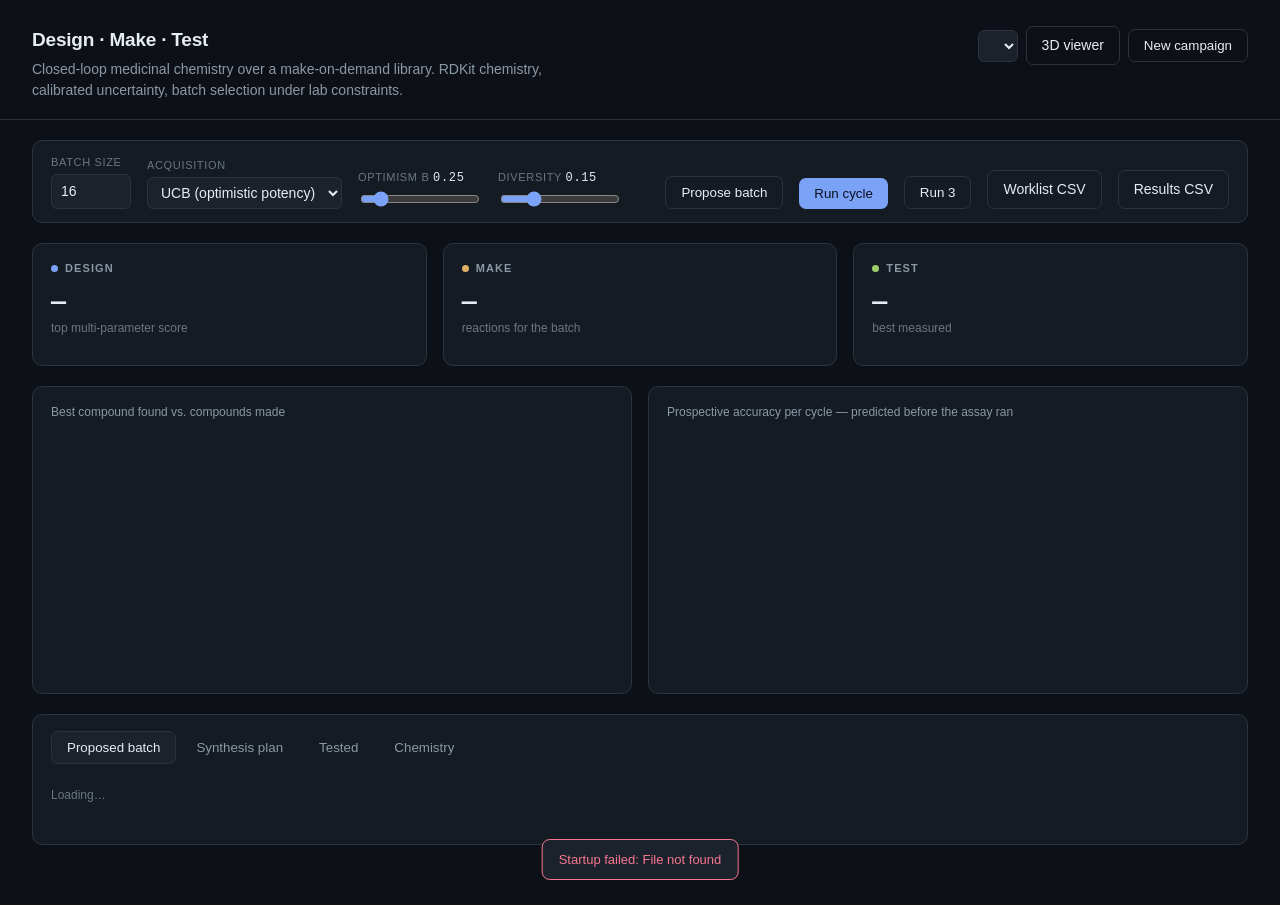
==== ui/index.html @ 95599477 "Design-Make-Test platform for medicinal chemistry A closed-loop lead-optimisation platform: enumerat" ====
<!DOCTYPE html>
<html lang="en">
<head>
<meta charset="utf-8">
<meta name="viewport" content="width=device-width, initial-scale=1">
<title>DMTA platform</title>
<link rel="stylesheet" href="./style.css">
</head>
<body>
<header>
  <div>
    <h1>Design · Make · Test</h1>
    <p>Closed-loop medicinal chemistry over a make-on-demand library. RDKit chemistry,
       calibrated uncertainty, batch selection under lab constraints.</p>
  </div>
  <div class="campaign-bar">
    <select id="campaign" aria-label="Campaign"></select>
    <a class="btn ghost" href="./viewer.html">3D viewer</a>
    <button id="newCampaign" class="ghost">New campaign</button>
  </div>
</header>

<main>
  <section class="controls" id="controls">
    <div class="ctl">
      <label for="batch">Batch size</label>
      <input type="number" id="batch" value="16" min="4" max="64">
    </div>
    <div class="ctl">
      <label for="acq">Acquisition</label>
      <select id="acq">
        <option value="ucb">UCB (optimistic potency)</option>
        <option value="greedy">Greedy (exploit)</option>
        <option value="expected_improvement">Expected improvement</option>
        <option value="thompson">Thompson sampling</option>
        <option value="uncertainty">Uncertainty (explore)</option>
        <option value="random">Random (baseline)</option>
      </select>
    </div>
    <div class="ctl"><label for="beta">Optimism β <b id="betaV">0.25</b></label>
      <input type="range" id="beta" min="0" max="2" step="0.05" value="0.25"></div>
    <div class="ctl"><label for="div">Diversity <b id="divV">0.15</b></label>
      <input type="range" id="div" min="0" max="0.6" step="0.01" value="0.15"></div>
    <div class="spacer"></div>
    <button id="propose" class="ghost">Propose batch</button>
    <button id="run">Run cycle</button>
    <button id="run3" class="ghost">Run 3</button>
    <a id="worklist" class="ghost btn" download>Worklist CSV</a>
    <a id="export" class="ghost btn" download>Results CSV</a>
  </section>

  <section class="stages">
    <article class="card">
      <h2><i class="dot d-design"></i>Design</h2>
      <div class="big" id="dBig">—<small>top multi-parameter score</small></div>
      <div id="dObj" class="objlist"></div>
    </article>
    <article class="card">
      <h2><i class="dot d-make"></i>Make</h2>
      <div class="big" id="mBig">—<small>reactions for the batch</small></div>
      <div id="mBody"></div>
    </article>
    <article class="card">
      <h2><i class="dot d-test"></i>Test</h2>
      <div class="big" id="tBig">—<small>best measured</small></div>
      <div id="tBody"></div>
    </article>
  </section>

  <section class="charts">
    <article class="card">
      <div class="chart-title">Best compound found vs. compounds made</div>
      <svg id="progress" viewBox="0 0 520 230"></svg>
    </article>
    <article class="card">
      <div class="chart-title">Prospective accuracy per cycle — predicted before the assay ran</div>
      <svg id="accuracy" viewBox="0 0 520 230"></svg>
    </article>
  </section>

  <section class="card">
    <div class="tabs" id="tabs">
      <button data-tab="batch" aria-selected="true">Proposed batch</button>
      <button data-tab="routes" aria-selected="false">Synthesis plan</button>
      <button data-tab="tested" aria-selected="false">Tested</button>
      <button data-tab="chemistry" aria-selected="false">Chemistry</button>
    </div>
    <div class="scroll" id="tableWrap"><p class="muted">Loading…</p></div>
    <p class="note" id="note"></p>
  </section>
</main>

<dialog id="dlg">
  <form method="dialog">
    <h3>New campaign</h3>
    <label>Name <input name="name" required placeholder="kinase-X-leadopt"></label>
    <label>Data source <select name="target" id="targetSelect"></select></label>
    <p class="muted" id="targetNote" style="margin:-4px 0 12px">—</p>
    <label>Batch size <input name="batch_size" type="number" value="16" min="4" max="64"></label>
    <label>Landscape seed <input name="oracle_seed" type="number" value="42"></label>
    <label>Assay noise <input name="assay_noise" type="number" step="0.05" value="0.2"></label>
    <menu><button value="cancel" class="ghost">Cancel</button><button id="createBtn" value="ok">Create</button></menu>
  </form>
</dialog>

<script type="module" src="./app.js"></script>
</body>
</html>
---- ui/style.css ----
:root {
  --bg: #0d1117; --panel: #151b23; --panel2: #1b222c; --line: #2a333f;
  --ink: #e6edf3; --dim: #8b98a5; --faint: #6b7684;
  --design: #7aa2f7; --make: #e0af68; --test: #9ece6a; --hot: #f7768e;
  --mono: ui-monospace, SFMono-Regular, Menlo, monospace;
}
* { box-sizing: border-box; }
body { margin: 0; background: var(--bg); color: var(--ink);
  font: 14px/1.5 -apple-system, BlinkMacSystemFont, "Segoe UI", sans-serif; }
header { display: flex; justify-content: space-between; align-items: flex-start; gap: 24px;
  padding: 26px 32px 18px; border-bottom: 1px solid var(--line); }
h1 { margin: 0 0 4px; font-size: 19px; font-weight: 600; letter-spacing: -0.2px; }
header p { margin: 0; color: var(--dim); max-width: 68ch; }
main { padding: 20px 32px 60px; max-width: 1480px; }

.campaign-bar { display: flex; gap: 8px; align-items: center; flex-shrink: 0; }
select, input { background: var(--panel2); border: 1px solid var(--line); color: var(--ink);
  border-radius: 6px; padding: 6px 9px; font: inherit; }
input[type=range] { padding: 0; accent-color: var(--design); width: 120px; border: 0; background: none; }
input[type=number] { width: 80px; }

.controls { display: flex; flex-wrap: wrap; gap: 16px; align-items: flex-end;
  background: var(--panel); border: 1px solid var(--line); border-radius: 10px;
  padding: 13px 18px; margin-bottom: 20px; }
.ctl { display: flex; flex-direction: column; gap: 4px; }
.ctl label { font-size: 11px; text-transform: uppercase; letter-spacing: .06em; color: var(--faint); }
.ctl label b { font: 12px var(--mono); color: var(--ink); font-weight: 400; }
.spacer { flex: 1; }

button, .btn { background: var(--design); color: #0b1020; border: 0; border-radius: 7px;
  padding: 8px 15px; font: 600 13px inherit; cursor: pointer; text-decoration: none; display: inline-block; }
button.ghost, .btn.ghost { background: transparent; color: var(--ink); border: 1px solid var(--line); }
button:disabled, .btn.disabled { opacity: .4; pointer-events: none; }

.stages { display: grid; grid-template-columns: repeat(3, 1fr); gap: 16px; margin-bottom: 20px; }
.charts { display: grid; grid-template-columns: 1fr 1fr; gap: 16px; margin-bottom: 20px; }
.card { background: var(--panel); border: 1px solid var(--line); border-radius: 10px; padding: 16px 18px; }
.card h2 { margin: 0 0 12px; font-size: 11px; text-transform: uppercase; letter-spacing: .1em;
  display: flex; align-items: center; gap: 7px; color: var(--dim); }
.dot { width: 7px; height: 7px; border-radius: 50%; }
.d-design { background: var(--design); } .d-make { background: var(--make); } .d-test { background: var(--test); }
.big { font: 600 25px/1.1 var(--mono); margin: 2px 0 12px; }
.big small { font: 400 12px/1.4 -apple-system, sans-serif; color: var(--faint); display: block; margin-top: 4px; }
.kv { display: flex; justify-content: space-between; gap: 12px; padding: 4px 0; border-bottom: 1px dashed #222b36; }
.kv:last-child { border: 0; }
.kv span:first-child { color: var(--dim); }
.kv span:last-child { font: 12px var(--mono); }
.objlist .kv span:last-child { display: flex; align-items: center; gap: 8px; }
.bar { display: inline-block; height: 6px; width: 84px; border-radius: 3px; background: #222b36; position: relative; }
.bar i { position: absolute; inset: 0 auto 0 0; border-radius: 3px; }

.chart-title { font-size: 12px; color: var(--dim); margin-bottom: 8px; }
svg { display: block; width: 100%; height: auto; overflow: visible; }
.ax { stroke: var(--line); } .axlbl { fill: var(--faint); font: 10px var(--mono); }

table { width: 100%; border-collapse: collapse; font-size: 13px; }
th, td { text-align: left; padding: 7px 10px; border-bottom: 1px solid #1e2631; white-space: nowrap; }
th { font: 600 11px inherit; text-transform: uppercase; letter-spacing: .06em; color: var(--faint); }
td.n { font: 12px var(--mono); text-align: right; }
tr.hit td { color: var(--test); }
.smiles { font: 11px var(--mono); color: var(--dim); max-width: 300px; overflow: hidden; text-overflow: ellipsis; }
.pill { display: inline-block; font: 11px var(--mono); padding: 1px 7px; border-radius: 10px;
  background: #1f2733; color: var(--dim); margin-left: 6px; }
.tabs { display: flex; gap: 4px; margin-bottom: 10px; flex-wrap: wrap; }
.tabs button { background: transparent; color: var(--dim); border: 1px solid transparent; font-weight: 500; }
.tabs button[aria-selected=true] { background: var(--panel2); color: var(--ink); border-color: var(--line); }
.scroll { max-height: 440px; overflow: auto; }
.note, .muted { color: var(--faint); font-size: 12px; }
.route { font: 11px var(--mono); color: var(--dim); }
.group { margin: 0 0 18px; }
.group h4 { margin: 0 0 2px; font-size: 13px; }

dialog { background: var(--panel); color: var(--ink); border: 1px solid var(--line);
  border-radius: 12px; padding: 22px 24px; min-width: 340px; }
dialog::backdrop { background: #0008; }
dialog h3 { margin: 0 0 14px; font-size: 15px; }
dialog label { display: flex; justify-content: space-between; align-items: center; gap: 14px; margin-bottom: 10px; font-size: 13px; }
dialog menu { display: flex; justify-content: flex-end; gap: 8px; padding: 0; margin: 18px 0 0; }
.toast { position: fixed; bottom: 20px; left: 50%; transform: translateX(-50%);
  background: var(--panel2); border: 1px solid var(--line); border-radius: 8px;
  padding: 10px 16px; font-size: 13px; z-index: 50; }
.toast.err { border-color: var(--hot); color: var(--hot); }
.spin { animation: sp 1s linear infinite; display: inline-block; }
@keyframes sp { to { transform: rotate(360deg); } }
@media (max-width: 1100px) { .stages, .charts { grid-template-columns: 1fr; } }
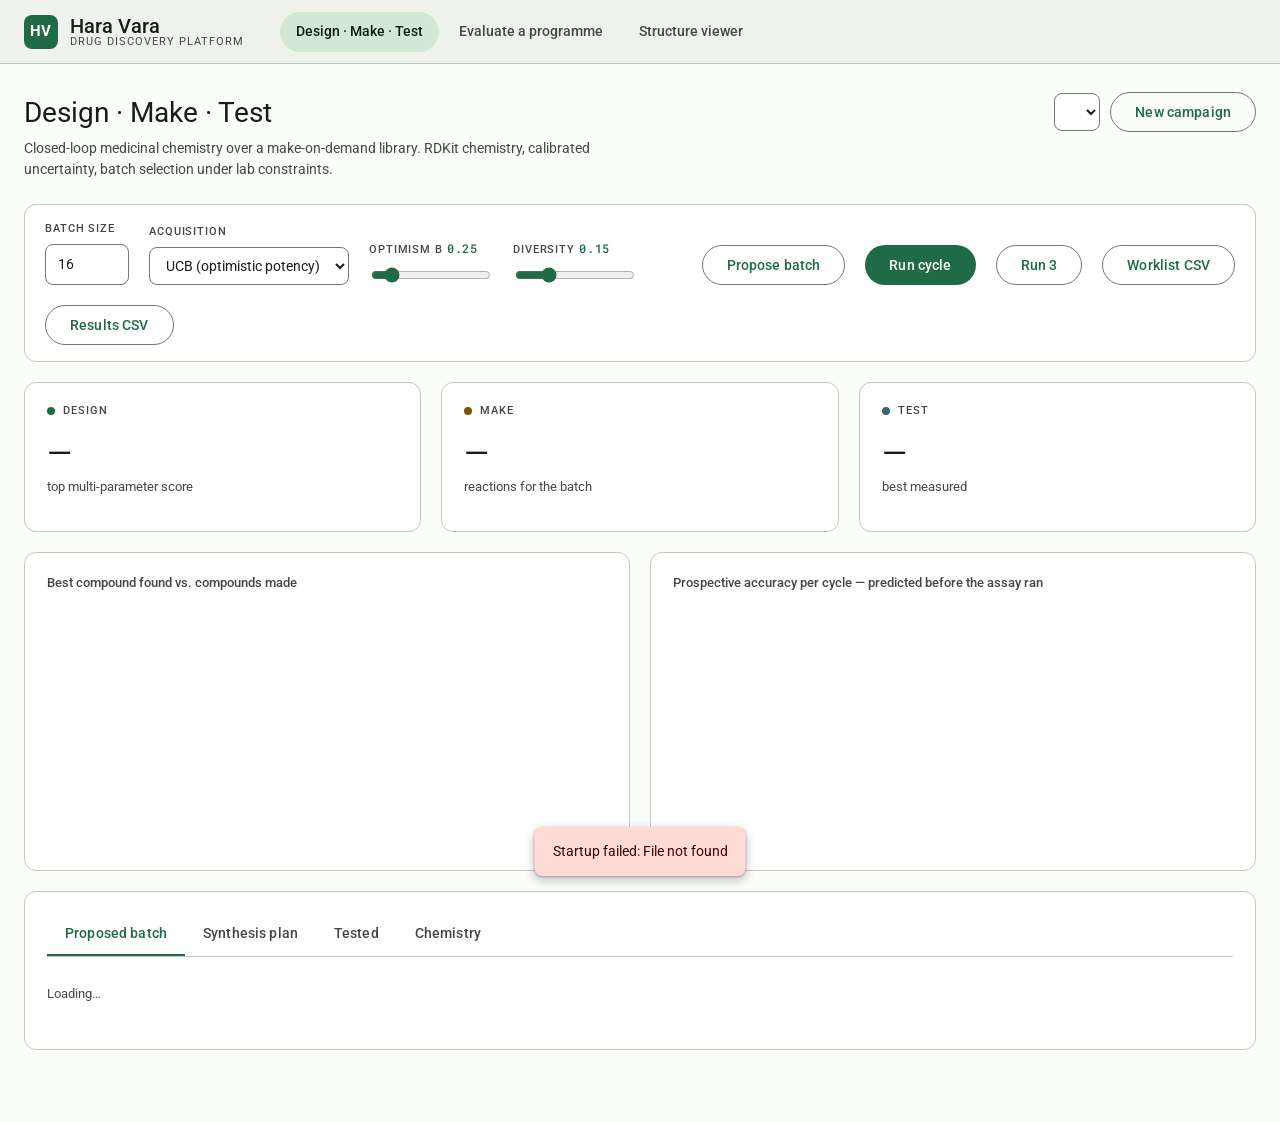
==== commit 47e84082: "Hara Vara: closed-loop medicinal chemistry platform A Design-Make-Test loop for medicinal chemistry," ====
--- a/ui/index.html
+++ b/ui/index.html
@@ -3,10 +3,26 @@
 <head>
 <meta charset="utf-8">
 <meta name="viewport" content="width=device-width, initial-scale=1">
-<title>DMTA platform</title>
-<link rel="stylesheet" href="./style.css">
+<title>Hara Vara — Design · Make · Test</title>
+<link rel="stylesheet" href="./style.css?v=1795569712">
 </head>
 <body>
+<div class="appbar">
+  <a class="brand" href="./index.html">
+    <span class="brand-mark">HV</span>
+    <span class="brand-text">
+      <span class="brand-name">Hara Vara</span>
+      <span class="brand-sub">Drug discovery platform</span>
+    </span>
+  </a>
+  <nav>
+    <a href="./index.html" aria-current="page">Design · Make · Test</a>
+    <a href="./upload.html">Evaluate a programme</a>
+    <a href="./viewer.html">Structure viewer</a>
+  </nav>
+  <span class="spacer"></span>
+</div>
+
 <header>
   <div>
     <h1>Design · Make · Test</h1>
@@ -15,7 +31,6 @@
   </div>
   <div class="campaign-bar">
     <select id="campaign" aria-label="Campaign"></select>
-    <a class="btn ghost" href="./viewer.html">3D viewer</a>
     <button id="newCampaign" class="ghost">New campaign</button>
   </div>
 </header>
@@ -103,6 +118,6 @@
   </form>
 </dialog>
 
-<script type="module" src="./app.js"></script>
+<script type="module" src="./app.js?v=1795569712"></script>
 </body>
 </html>
--- a/ui/style.css
+++ b/ui/style.css
@@ -1,85 +1,300 @@
+/* Hara Vara — Material Design 3 in plain CSS.
+   Tokens, elevation, type scale and components follow M3; no framework, so the
+   existing vanilla pages keep working. Class names are unchanged from the
+   previous stylesheet on purpose: the page scripts generate markup using them. */
+
+@import url('https://fonts.googleapis.com/css2?family=Roboto:wght@400;500;700&family=Roboto+Mono:wght@400;500&display=swap');
+
 :root {
-  --bg: #0d1117; --panel: #151b23; --panel2: #1b222c; --line: #2a333f;
-  --ink: #e6edf3; --dim: #8b98a5; --faint: #6b7684;
-  --design: #7aa2f7; --make: #e0af68; --test: #9ece6a; --hot: #f7768e;
-  --mono: ui-monospace, SFMono-Regular, Menlo, monospace;
-}
+  /* colour roles — generated around a green seed, after the project name */
+  --md-primary: #1F6B45;
+  --md-on-primary: #FFFFFF;
+  --md-primary-container: #A7F2C4;
+  --md-on-primary-container: #00210F;
+  --md-secondary: #4F6353;
+  --md-secondary-container: #D2E8D4;
+  --md-on-secondary-container: #0D1F13;
+  --md-tertiary: #3A646F;
+  --md-tertiary-container: #BEEAF7;
+  --md-error: #BA1A1A;
+  --md-error-container: #FFDAD6;
+  --md-on-error-container: #410002;
+  --md-warning: #825500;
+  --md-warning-container: #FFDDB3;
+
+  --md-surface: #FBFDF8;
+  --md-surface-dim: #DBDFD8;
+  --md-surface-container-lowest: #FFFFFF;
+  --md-surface-container-low: #F5F7F1;
+  --md-surface-container: #EFF2EC;
+  --md-surface-container-high: #E9ECE6;
+  --md-on-surface: #191C19;
+  --md-on-surface-variant: #414941;
+  --md-outline: #717971;
+  --md-outline-variant: #C1C9C0;
+
+  /* legacy aliases, so existing generated markup keeps its meaning */
+  --bg: var(--md-surface);
+  --panel: var(--md-surface-container-lowest);
+  --panel2: var(--md-surface-container);
+  --line: var(--md-outline-variant);
+  --ink: var(--md-on-surface);
+  --dim: var(--md-on-surface-variant);
+  --faint: #717971;
+  --design: var(--md-primary);
+  --make: #8A5A00;
+  --test: #1F6B45;
+  --hot: var(--md-error);
+  --mono: 'Roboto Mono', ui-monospace, SFMono-Regular, Menlo, monospace;
+
+  /* elevation */
+  --md-elev-1: 0 1px 2px rgba(0,0,0,.30), 0 1px 3px 1px rgba(0,0,0,.15);
+  --md-elev-2: 0 1px 2px rgba(0,0,0,.30), 0 2px 6px 2px rgba(0,0,0,.15);
+  --md-elev-3: 0 4px 8px 3px rgba(0,0,0,.15), 0 1px 3px rgba(0,0,0,.30);
+
+  /* shape */
+  --md-shape-s: 8px;
+  --md-shape-m: 12px;
+  --md-shape-l: 16px;
+  --md-shape-xl: 28px;
+  --md-shape-full: 999px;
+}
+
 * { box-sizing: border-box; }
-body { margin: 0; background: var(--bg); color: var(--ink);
-  font: 14px/1.5 -apple-system, BlinkMacSystemFont, "Segoe UI", sans-serif; }
-header { display: flex; justify-content: space-between; align-items: flex-start; gap: 24px;
-  padding: 26px 32px 18px; border-bottom: 1px solid var(--line); }
-h1 { margin: 0 0 4px; font-size: 19px; font-weight: 600; letter-spacing: -0.2px; }
-header p { margin: 0; color: var(--dim); max-width: 68ch; }
-main { padding: 20px 32px 60px; max-width: 1480px; }
-
-.campaign-bar { display: flex; gap: 8px; align-items: center; flex-shrink: 0; }
-select, input { background: var(--panel2); border: 1px solid var(--line); color: var(--ink);
-  border-radius: 6px; padding: 6px 9px; font: inherit; }
-input[type=range] { padding: 0; accent-color: var(--design); width: 120px; border: 0; background: none; }
-input[type=number] { width: 80px; }
-
-.controls { display: flex; flex-wrap: wrap; gap: 16px; align-items: flex-end;
-  background: var(--panel); border: 1px solid var(--line); border-radius: 10px;
-  padding: 13px 18px; margin-bottom: 20px; }
-.ctl { display: flex; flex-direction: column; gap: 4px; }
-.ctl label { font-size: 11px; text-transform: uppercase; letter-spacing: .06em; color: var(--faint); }
-.ctl label b { font: 12px var(--mono); color: var(--ink); font-weight: 400; }
+
+body {
+  margin: 0;
+  background: var(--md-surface);
+  color: var(--md-on-surface);
+  font-family: Roboto, -apple-system, BlinkMacSystemFont, 'Segoe UI', sans-serif;
+  font-size: 14px;
+  line-height: 1.5;
+  -webkit-font-smoothing: antialiased;
+}
+
+/* ----------------------------------------------------------- top app bar */
+
+.appbar {
+  position: sticky; top: 0; z-index: 20;
+  display: flex; align-items: center; gap: 16px;
+  height: 64px; padding: 0 24px;
+  background: var(--md-surface-container);
+  border-bottom: 1px solid var(--md-outline-variant);
+}
+.brand { display: flex; align-items: center; gap: 12px; text-decoration: none; color: inherit; }
+.brand-mark {
+  width: 34px; height: 34px; border-radius: var(--md-shape-s);
+  background: var(--md-primary); color: var(--md-on-primary);
+  display: grid; place-items: center;
+  font-weight: 700; font-size: 15px; letter-spacing: .02em;
+}
+.brand-name { font-size: 20px; font-weight: 500; letter-spacing: 0; }
+.brand-sub {
+  font-size: 11px; color: var(--md-on-surface-variant);
+  text-transform: uppercase; letter-spacing: .09em; margin-top: -3px;
+}
+.brand-text { display: flex; flex-direction: column; line-height: 1.2; }
+.appbar nav { display: flex; gap: 4px; margin-left: 20px; }
+.appbar nav a {
+  display: flex; align-items: center; height: 40px; padding: 0 16px;
+  border-radius: var(--md-shape-full);
+  color: var(--md-on-surface-variant); text-decoration: none;
+  font-size: 14px; font-weight: 500;
+  transition: background .15s, color .15s;
+}
+.appbar nav a:hover { background: var(--md-surface-container-high); }
+.appbar nav a[aria-current="page"] {
+  background: var(--md-secondary-container); color: var(--md-on-secondary-container);
+}
+.appbar .spacer { flex: 1; }
+
+.campaign-bar { display: flex; gap: 10px; align-items: center; flex-shrink: 0; }
+
+/* page header beneath the bar */
+header {
+  padding: 28px 24px 8px; max-width: 1480px; margin: 0 auto;
+  display: flex; justify-content: space-between; align-items: flex-start; gap: 24px;
+}
+h1 { margin: 0 0 4px; font-size: 28px; font-weight: 400; letter-spacing: 0; }
+header p { margin: 0; color: var(--md-on-surface-variant); max-width: 72ch; font-size: 14px; }
+main { padding: 16px 24px 72px; max-width: 1480px; margin: 0 auto; }
+
+/* ------------------------------------------------------------- controls */
+
+select, input, textarea {
+  background: var(--md-surface-container-lowest);
+  border: 1px solid var(--md-outline);
+  color: var(--md-on-surface);
+  border-radius: var(--md-shape-s);
+  padding: 9px 12px; font: inherit; font-size: 14px;
+  transition: border-color .15s, box-shadow .15s;
+}
+select:focus, input:focus, textarea:focus {
+  outline: none; border-color: var(--md-primary);
+  box-shadow: 0 0 0 1px var(--md-primary);
+}
+input[type=range] {
+  padding: 0; border: 0; background: none; accent-color: var(--md-primary); width: 120px;
+}
+input[type=number] { width: 84px; }
+
+button, .btn {
+  display: inline-flex; align-items: center; justify-content: center; gap: 8px;
+  height: 40px; padding: 0 24px;
+  background: var(--md-primary); color: var(--md-on-primary);
+  border: 0; border-radius: var(--md-shape-full);
+  font: 500 14px Roboto, sans-serif; letter-spacing: .01em;
+  cursor: pointer; text-decoration: none;
+  transition: box-shadow .15s, background .15s, opacity .15s;
+}
+button:hover, .btn:hover { box-shadow: var(--md-elev-1); }
+button:active, .btn:active { box-shadow: none; }
+button.ghost, .btn.ghost {
+  background: transparent; color: var(--md-primary);
+  border: 1px solid var(--md-outline);
+}
+button.ghost:hover, .btn.ghost:hover { background: var(--md-surface-container); box-shadow: none; }
+button:disabled, .btn.disabled { opacity: .38; pointer-events: none; box-shadow: none; }
+
+.controls {
+  display: flex; flex-wrap: wrap; gap: 20px; align-items: flex-end;
+  background: var(--md-surface-container-lowest);
+  border: 1px solid var(--md-outline-variant);
+  border-radius: var(--md-shape-m);
+  padding: 16px 20px; margin-bottom: 20px;
+}
+.ctl { display: flex; flex-direction: column; gap: 6px; }
+.ctl label {
+  font-size: 11px; font-weight: 500; letter-spacing: .08em;
+  text-transform: uppercase; color: var(--md-on-surface-variant);
+}
+.ctl label b { font: 500 12px var(--mono); color: var(--md-primary); }
 .spacer { flex: 1; }
 
-button, .btn { background: var(--design); color: #0b1020; border: 0; border-radius: 7px;
-  padding: 8px 15px; font: 600 13px inherit; cursor: pointer; text-decoration: none; display: inline-block; }
-button.ghost, .btn.ghost { background: transparent; color: var(--ink); border: 1px solid var(--line); }
-button:disabled, .btn.disabled { opacity: .4; pointer-events: none; }
-
-.stages { display: grid; grid-template-columns: repeat(3, 1fr); gap: 16px; margin-bottom: 20px; }
-.charts { display: grid; grid-template-columns: 1fr 1fr; gap: 16px; margin-bottom: 20px; }
-.card { background: var(--panel); border: 1px solid var(--line); border-radius: 10px; padding: 16px 18px; }
-.card h2 { margin: 0 0 12px; font-size: 11px; text-transform: uppercase; letter-spacing: .1em;
-  display: flex; align-items: center; gap: 7px; color: var(--dim); }
-.dot { width: 7px; height: 7px; border-radius: 50%; }
-.d-design { background: var(--design); } .d-make { background: var(--make); } .d-test { background: var(--test); }
-.big { font: 600 25px/1.1 var(--mono); margin: 2px 0 12px; }
-.big small { font: 400 12px/1.4 -apple-system, sans-serif; color: var(--faint); display: block; margin-top: 4px; }
-.kv { display: flex; justify-content: space-between; gap: 12px; padding: 4px 0; border-bottom: 1px dashed #222b36; }
+/* ---------------------------------------------------------------- cards */
+
+.card {
+  background: var(--md-surface-container-lowest);
+  border: 1px solid var(--md-outline-variant);
+  border-radius: var(--md-shape-m);
+  padding: 20px 22px;
+}
+.card h2 {
+  margin: 0 0 16px; font-size: 11px; font-weight: 500;
+  text-transform: uppercase; letter-spacing: .09em;
+  color: var(--md-on-surface-variant);
+  display: flex; align-items: center; gap: 8px;
+}
+.dot { width: 8px; height: 8px; border-radius: 50%; }
+.d-design { background: var(--md-primary); }
+.d-make { background: var(--md-warning); }
+.d-test { background: var(--md-tertiary); }
+
+.stages { display: grid; grid-template-columns: repeat(3, 1fr); gap: 20px; margin-bottom: 20px; }
+.charts { display: grid; grid-template-columns: 1fr 1fr; gap: 20px; margin-bottom: 20px; }
+
+.big { font: 400 32px/1.15 Roboto, sans-serif; margin: 2px 0 14px; letter-spacing: -.5px; }
+.big small {
+  display: block; margin-top: 6px; font-size: 13px; line-height: 1.45;
+  color: var(--md-on-surface-variant); letter-spacing: 0;
+}
+
+.kv {
+  display: flex; justify-content: space-between; gap: 16px;
+  padding: 9px 0; border-bottom: 1px solid var(--md-outline-variant);
+}
 .kv:last-child { border: 0; }
-.kv span:first-child { color: var(--dim); }
-.kv span:last-child { font: 12px var(--mono); }
-.objlist .kv span:last-child { display: flex; align-items: center; gap: 8px; }
-.bar { display: inline-block; height: 6px; width: 84px; border-radius: 3px; background: #222b36; position: relative; }
-.bar i { position: absolute; inset: 0 auto 0 0; border-radius: 3px; }
-
-.chart-title { font-size: 12px; color: var(--dim); margin-bottom: 8px; }
+.kv span:first-child { color: var(--md-on-surface-variant); font-size: 13px; }
+.kv span:last-child { font: 500 13px var(--mono); }
+.objlist .kv span:last-child { display: flex; align-items: center; gap: 10px; }
+
+.bar {
+  display: inline-block; vertical-align: middle; position: relative;
+  height: 8px; width: 88px; border-radius: var(--md-shape-full);
+  background: var(--md-surface-container-high); overflow: hidden;
+}
+.bar i { position: absolute; inset: 0 auto 0 0; border-radius: var(--md-shape-full); }
+
+/* --------------------------------------------------------------- charts */
+
+.chart-title {
+  font-size: 13px; font-weight: 500; color: var(--md-on-surface-variant); margin-bottom: 10px;
+}
 svg { display: block; width: 100%; height: auto; overflow: visible; }
-.ax { stroke: var(--line); } .axlbl { fill: var(--faint); font: 10px var(--mono); }
+.ax { stroke: var(--md-outline-variant); }
+.axlbl { fill: var(--md-on-surface-variant); font: 10px var(--mono); }
+
+/* --------------------------------------------------------------- tables */
 
 table { width: 100%; border-collapse: collapse; font-size: 13px; }
-th, td { text-align: left; padding: 7px 10px; border-bottom: 1px solid #1e2631; white-space: nowrap; }
-th { font: 600 11px inherit; text-transform: uppercase; letter-spacing: .06em; color: var(--faint); }
-td.n { font: 12px var(--mono); text-align: right; }
-tr.hit td { color: var(--test); }
-.smiles { font: 11px var(--mono); color: var(--dim); max-width: 300px; overflow: hidden; text-overflow: ellipsis; }
-.pill { display: inline-block; font: 11px var(--mono); padding: 1px 7px; border-radius: 10px;
-  background: #1f2733; color: var(--dim); margin-left: 6px; }
-.tabs { display: flex; gap: 4px; margin-bottom: 10px; flex-wrap: wrap; }
-.tabs button { background: transparent; color: var(--dim); border: 1px solid transparent; font-weight: 500; }
-.tabs button[aria-selected=true] { background: var(--panel2); color: var(--ink); border-color: var(--line); }
-.scroll { max-height: 440px; overflow: auto; }
-.note, .muted { color: var(--faint); font-size: 12px; }
-.route { font: 11px var(--mono); color: var(--dim); }
-.group { margin: 0 0 18px; }
-.group h4 { margin: 0 0 2px; font-size: 13px; }
-
-dialog { background: var(--panel); color: var(--ink); border: 1px solid var(--line);
-  border-radius: 12px; padding: 22px 24px; min-width: 340px; }
-dialog::backdrop { background: #0008; }
-dialog h3 { margin: 0 0 14px; font-size: 15px; }
-dialog label { display: flex; justify-content: space-between; align-items: center; gap: 14px; margin-bottom: 10px; font-size: 13px; }
-dialog menu { display: flex; justify-content: flex-end; gap: 8px; padding: 0; margin: 18px 0 0; }
-.toast { position: fixed; bottom: 20px; left: 50%; transform: translateX(-50%);
-  background: var(--panel2); border: 1px solid var(--line); border-radius: 8px;
-  padding: 10px 16px; font-size: 13px; z-index: 50; }
-.toast.err { border-color: var(--hot); color: var(--hot); }
-.spin { animation: sp 1s linear infinite; display: inline-block; }
-@keyframes sp { to { transform: rotate(360deg); } }
-@media (max-width: 1100px) { .stages, .charts { grid-template-columns: 1fr; } }
+th, td {
+  text-align: left; padding: 10px 12px;
+  border-bottom: 1px solid var(--md-outline-variant); white-space: nowrap;
+}
+th {
+  font-size: 11px; font-weight: 500; text-transform: uppercase; letter-spacing: .08em;
+  color: var(--md-on-surface-variant); background: var(--md-surface-container-low);
+  position: sticky; top: 0; z-index: 1;
+}
+tbody tr:hover td { background: var(--md-surface-container-low); }
+td.n, th.n { text-align: right; font-variant-numeric: tabular-nums; font-family: var(--mono); }
+tr.hit td { background: var(--md-primary-container); color: var(--md-on-primary-container); }
+tr.hit:hover td { background: var(--md-primary-container); }
+.smiles { font: 11px var(--mono); color: var(--md-on-surface-variant); max-width: 300px; overflow: hidden; text-overflow: ellipsis; }
+.route { font: 11px var(--mono); color: var(--md-on-surface-variant); }
+
+.pill {
+  display: inline-block; font: 500 11px Roboto, sans-serif;
+  padding: 3px 10px; border-radius: var(--md-shape-full);
+  background: var(--md-secondary-container); color: var(--md-on-secondary-container);
+  margin-left: 8px;
+}
+
+/* tabs — M3 secondary tabs */
+.tabs {
+  display: flex; gap: 0; margin-bottom: 14px; flex-wrap: wrap;
+  border-bottom: 1px solid var(--md-outline-variant);
+}
+.tabs button {
+  height: 44px; padding: 0 18px; border-radius: 0;
+  background: transparent; color: var(--md-on-surface-variant);
+  border-bottom: 2px solid transparent; font-weight: 500;
+}
+.tabs button:hover { background: var(--md-surface-container-low); box-shadow: none; }
+.tabs button[aria-selected=true] {
+  color: var(--md-primary); border-bottom-color: var(--md-primary);
+}
+
+.scroll { max-height: 460px; overflow: auto; border-radius: var(--md-shape-s); }
+.note, .muted, .hint { color: var(--md-on-surface-variant); font-size: 13px; }
+.group { margin: 0 0 22px; }
+.group h4 { margin: 0 0 4px; font-size: 14px; font-weight: 500; }
+
+/* -------------------------------------------------------------- dialogs */
+
+dialog {
+  background: var(--md-surface-container-high); color: var(--md-on-surface);
+  border: 0; border-radius: var(--md-shape-xl);
+  padding: 24px; min-width: 360px; box-shadow: var(--md-elev-3);
+}
+dialog::backdrop { background: rgba(0,0,0,.4); }
+dialog h3 { margin: 0 0 18px; font-size: 20px; font-weight: 400; }
+dialog label {
+  display: flex; justify-content: space-between; align-items: center;
+  gap: 16px; margin-bottom: 14px; font-size: 14px;
+}
+dialog menu { display: flex; justify-content: flex-end; gap: 8px; padding: 0; margin: 22px 0 0; }
+
+.toast {
+  position: fixed; bottom: 24px; left: 50%; transform: translateX(-50%);
+  background: #2F312E; color: #F1F1EC;
+  border-radius: var(--md-shape-s); padding: 14px 18px;
+  font-size: 14px; z-index: 50; box-shadow: var(--md-elev-3);
+}
+.toast.err { background: var(--md-error-container); color: var(--md-on-error-container); }
+
+@media (max-width: 1100px) {
+  .stages, .charts { grid-template-columns: 1fr; }
+  .appbar nav a { padding: 0 12px; }
+  header { flex-direction: column; }
+}
